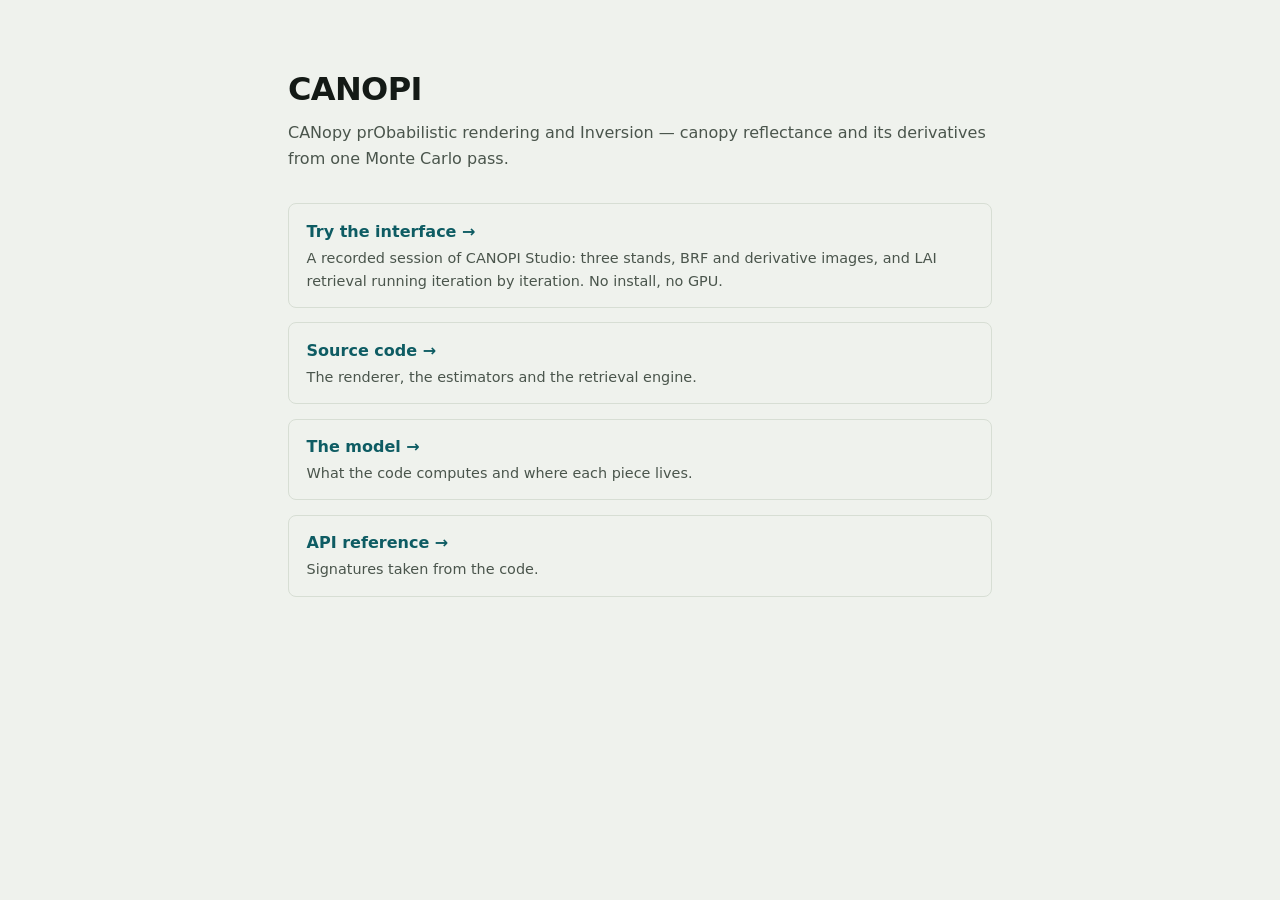
==== docs/index.html @ 8b630b20 "Add docs landing page" ====
<!doctype html>
<html lang="en"><head><meta charset="utf-8">
<meta name="viewport" content="width=device-width,initial-scale=1">
<title>CANOPI</title>
<style>
  :root{--bg:#EFF2ED;--fg:#141A16;--mut:#4A554C;--line:#D7DED4;--acc:#0E5C63}
  @media (prefers-color-scheme:dark){:root{--bg:#0D1210;--fg:#E9EEE8;--mut:#A5B0A7;--line:#28322D;--acc:#5CC9CF}}
  body{margin:0;background:var(--bg);color:var(--fg);font:16px/1.6 system-ui,sans-serif}
  main{max-width:44rem;margin:0 auto;padding:4rem 1.5rem}
  h1{font-size:2rem;letter-spacing:-.02em;margin:0 0 .3rem}
  p.sub{color:var(--mut);margin:0 0 2rem}
  a{color:var(--acc)}
  ul{list-style:none;padding:0;display:grid;gap:.9rem}
  li a{display:block;border:1px solid var(--line);border-radius:8px;padding:.9rem 1.1rem;
       text-decoration:none;color:inherit}
  li a:hover{border-color:var(--acc)}
  li b{color:var(--acc)}
  li span{display:block;color:var(--mut);font-size:.9rem;margin-top:.15rem}
</style></head><body><main>
  <h1>CANOPI</h1>
  <p class="sub">CANopy prObabilistic rendering and Inversion — canopy reflectance and its
  derivatives from one Monte Carlo pass.</p>
  <ul>
    <li><a href="demo/"><b>Try the interface →</b>
      <span>A recorded session of CANOPI Studio: three stands, BRF and derivative images, and LAI
      retrieval running iteration by iteration. No install, no GPU.</span></a></li>
    <li><a href="https://github.com/abdelazizkallel/canopi"><b>Source code →</b>
      <span>The renderer, the estimators and the retrieval engine.</span></a></li>
    <li><a href="model.md"><b>The model →</b>
      <span>What the code computes and where each piece lives.</span></a></li>
    <li><a href="api.md"><b>API reference →</b><span>Signatures taken from the code.</span></a></li>
  </ul>
</main></body></html>
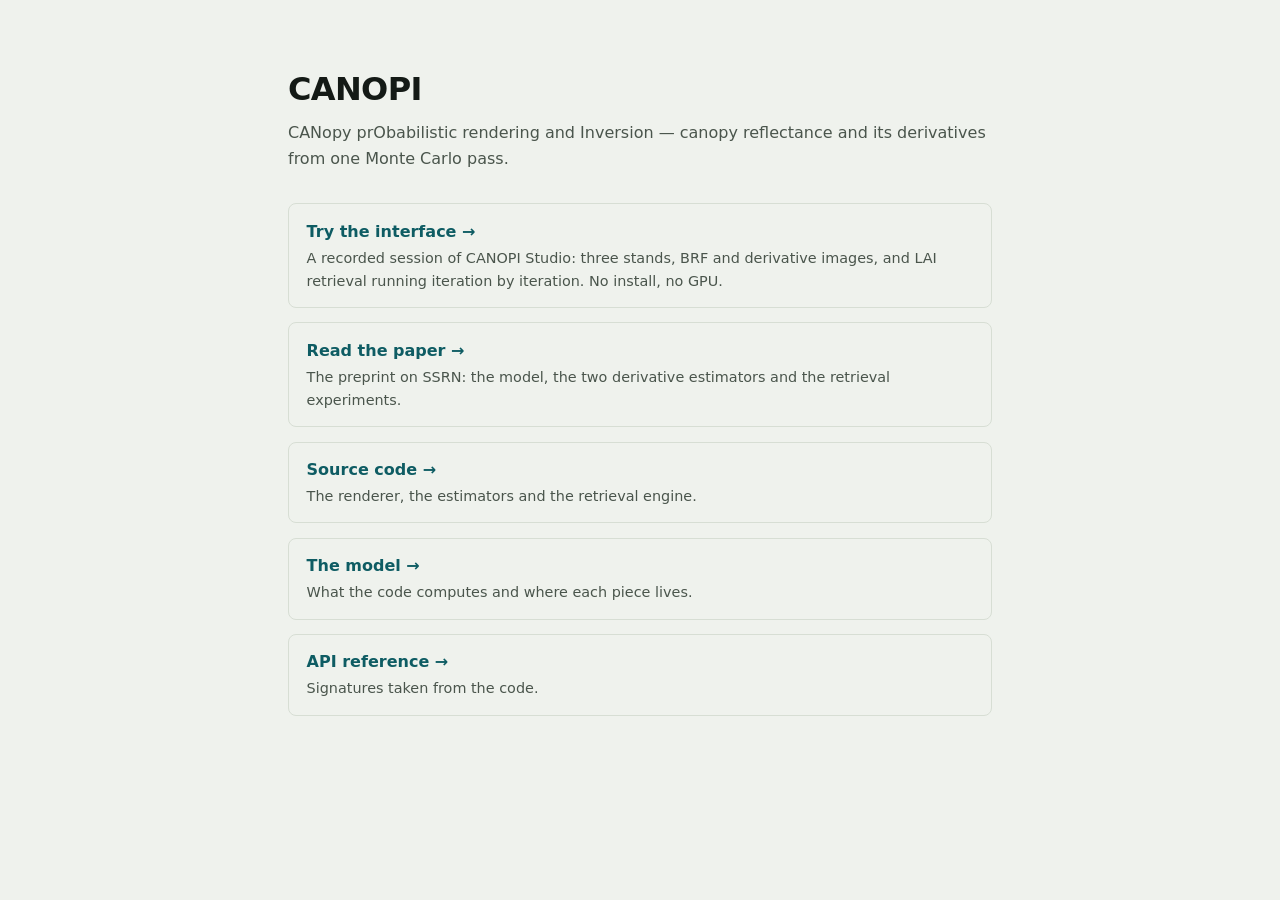
==== commit 8d7c8183: "Cite the SSRN preprint (doi:10.2139/ssrn.7365079) Full suggested citation and a BibTeX entry in the " ====
--- a/docs/index.html
+++ b/docs/index.html
@@ -24,6 +24,9 @@
     <li><a href="demo/"><b>Try the interface →</b>
       <span>A recorded session of CANOPI Studio: three stands, BRF and derivative images, and LAI
       retrieval running iteration by iteration. No install, no GPU.</span></a></li>
+    <li><a href="https://ssrn.com/abstract=7365079"><b>Read the paper →</b>
+      <span>The preprint on SSRN: the model, the two derivative estimators and the
+      retrieval experiments.</span></a></li>
     <li><a href="https://github.com/abdelazizkallel/canopi"><b>Source code →</b>
       <span>The renderer, the estimators and the retrieval engine.</span></a></li>
     <li><a href="model.md"><b>The model →</b>
